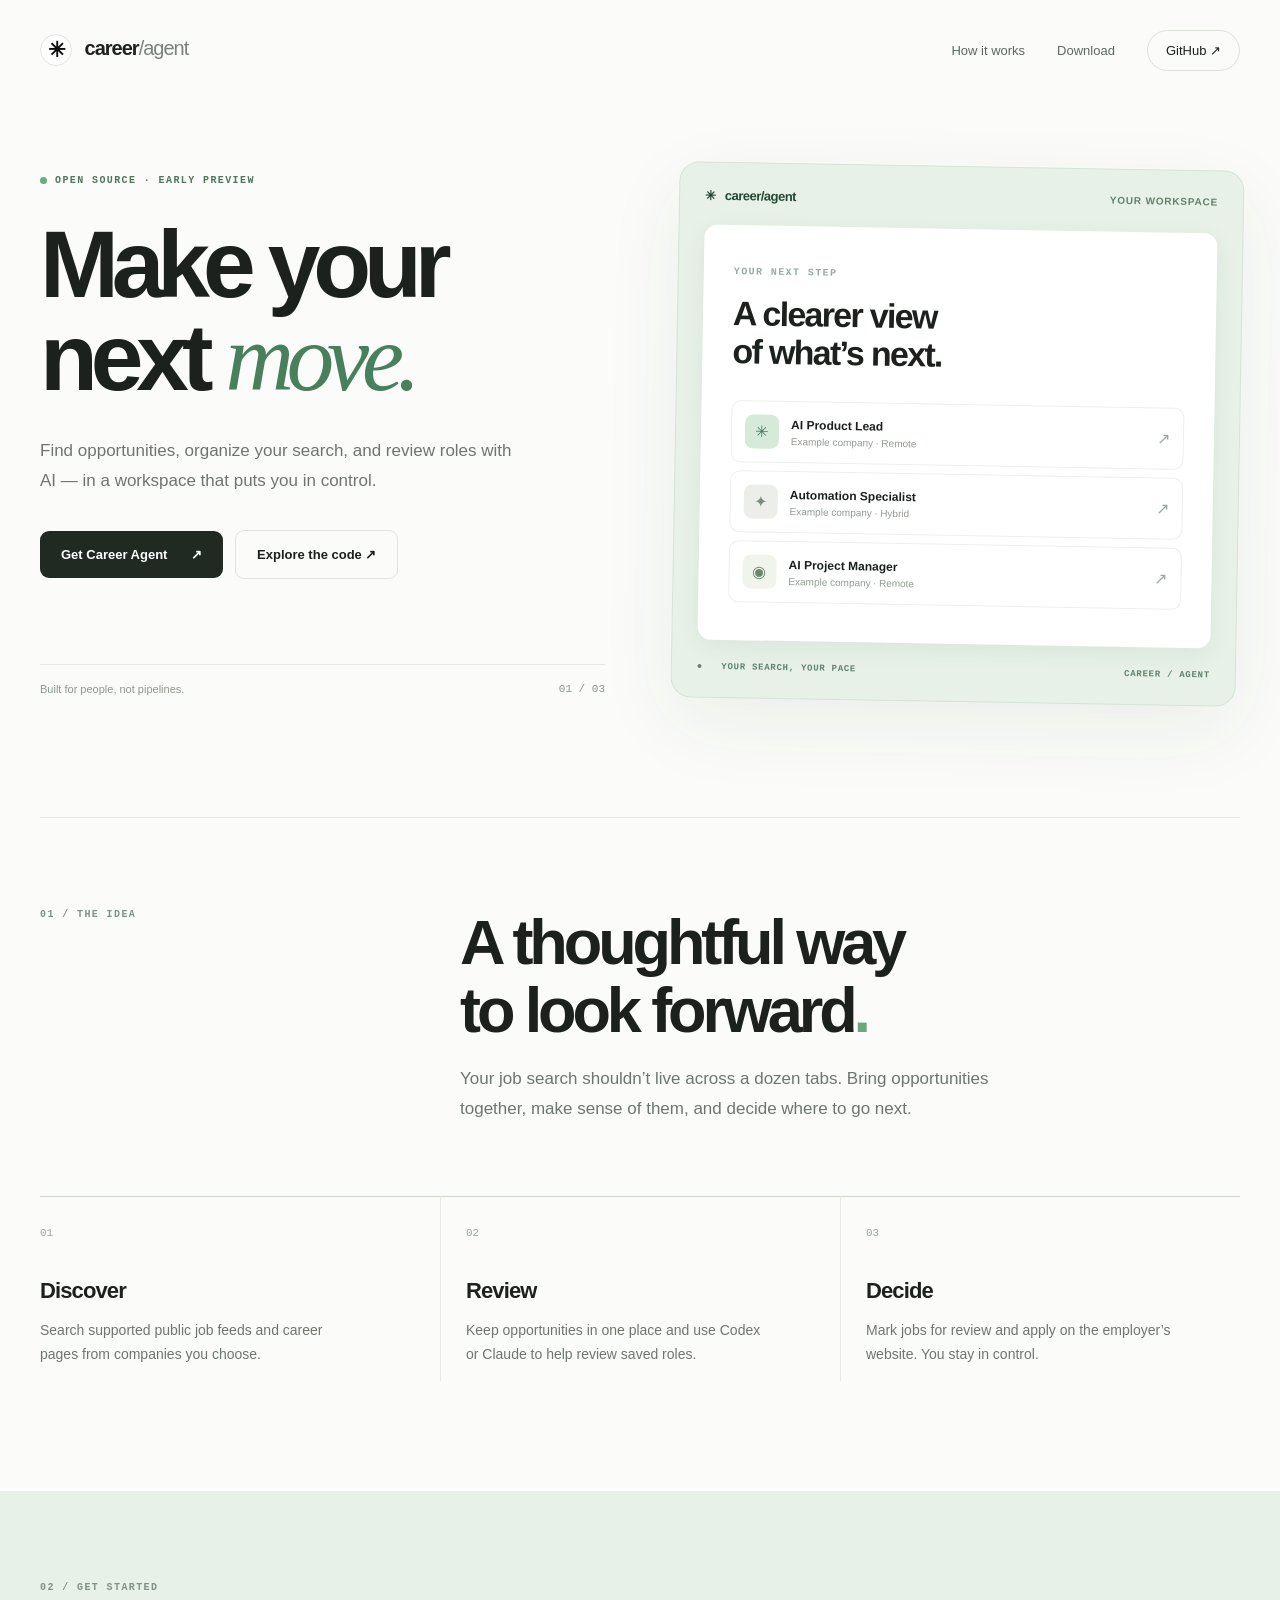
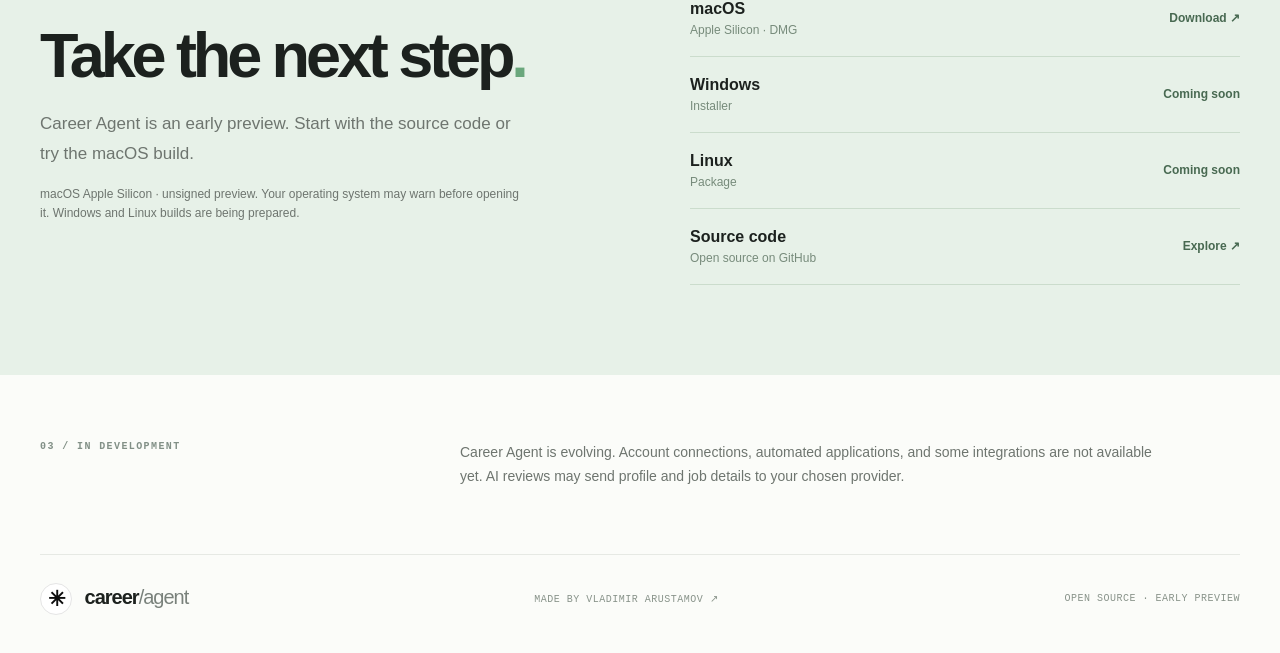
==== landing/index.html @ 9609e364 "Add Career Agent desktop preview and source" ====
<!doctype html>
<html lang="en"><head><meta charset="utf-8"><meta name="viewport" content="width=device-width, initial-scale=1"><meta name="description" content="Career Agent is an open-source workspace for finding and reviewing jobs with AI."><title>Career Agent — Make your next move.</title><link rel="icon" href="favicon.svg" type="image/svg+xml"><link rel="stylesheet" href="style.css"></head>
<body><header class="nav wrap"><a class="brand" href="./"><span class="symbol">✳</span> career<span>/agent</span></a><nav><a href="#how">How it works</a><a href="#downloads">Download</a><a class="github" href="https://github.com/varustamov/career_agent">GitHub ↗</a></nav></header>
<main><section class="hero wrap"><div class="hero-copy"><div class="eyebrow"><span class="dot"></span> OPEN SOURCE · EARLY PREVIEW</div><h1>Make your<br>next <em>move.</em></h1><p>Find opportunities, organize your search, and review roles with AI — in a workspace that puts you in control.</p><div class="actions"><a class="button primary" href="#downloads">Get Career Agent <span>↗</span></a><a class="button secondary" href="https://github.com/varustamov/career_agent">Explore the code ↗</a></div><div class="hero-note">Built for people, not pipelines. <span>01 / 03</span></div></div><div class="visual" aria-label="Illustration of a job search workspace"><div class="visual-top"><span>✳ &nbsp; career/agent</span><span>YOUR WORKSPACE</span></div><div class="visual-body"><p class="tiny">YOUR NEXT STEP</p><h2>A clearer view<br>of what’s next.</h2><div class="sample"><div class="sample-mark">✳</div><div><strong>AI Product Lead</strong><small>Example company · Remote</small></div><span>↗</span></div><div class="sample"><div class="sample-mark muted">✦</div><div><strong>Automation Specialist</strong><small>Example company · Hybrid</small></div><span>↗</span></div><div class="sample"><div class="sample-mark light">◉</div><div><strong>AI Project Manager</strong><small>Example company · Remote</small></div><span>↗</span></div></div><div class="visual-foot"><span>● &nbsp; YOUR SEARCH, YOUR PACE</span><span>CAREER / AGENT</span></div></div></section>
<section class="intro wrap" id="how"><div class="section-label">01 / THE IDEA</div><div><h2>A thoughtful way<br>to look forward<span>.</span></h2><p>Your job search shouldn’t live across a dozen tabs. Bring opportunities together, make sense of them, and decide where to go next.</p></div></section>
<section class="features wrap"><article><span>01</span><h3>Discover</h3><p>Search supported public job feeds and career pages from companies you choose.</p></article><article><span>02</span><h3>Review</h3><p>Keep opportunities in one place and use Codex or Claude to help review saved roles.</p></article><article><span>03</span><h3>Decide</h3><p>Mark jobs for review and apply on the employer’s website. You stay in control.</p></article></section>
<section id="downloads" class="download"><div class="wrap download-grid"><div><div class="section-label">02 / GET STARTED</div><h2>Take the next step<span>.</span></h2><p>Career Agent is an early preview. Start with the source code or try the macOS build.</p><p class="fine">macOS Apple Silicon · unsigned preview. Your operating system may warn before opening it. Windows and Linux builds are being prepared.</p></div><div class="download-list"><a href="downloads/Career-Agent-macOS-arm64.dmg"><span><strong>macOS</strong><small>Apple Silicon · DMG</small></span><b>Download ↗</b></a><div><span><strong>Windows</strong><small>Installer</small></span><b>Coming soon</b></div><div><span><strong>Linux</strong><small>Package</small></span><b>Coming soon</b></div><a href="https://github.com/varustamov/career_agent"><span><strong>Source code</strong><small>Open source on GitHub</small></span><b>Explore ↗</b></a></div></div></section>
<section class="wrap honest"><div class="section-label">03 / IN DEVELOPMENT</div><p>Career Agent is evolving. Account connections, automated applications, and some integrations are not available yet. AI reviews may send profile and job details to your chosen provider.</p></section></main><footer class="wrap"><a class="brand" href="./"><span class="symbol">✳</span> career<span>/agent</span></a><span>MADE BY <a href="https://vladimirarustamov.online/">VLADIMIR ARUSTAMOV ↗</a></span><span>OPEN SOURCE · EARLY PREVIEW</span></footer></body></html>
---- landing/style.css ----
:root{color-scheme:light;--ink:#1c211e;--muted:#6e756f;--line:#e6e9e4;--accent:#a5d7b7;--paper:#fbfcf9}*{box-sizing:border-box}html{scroll-behavior:smooth}body{margin:0;background:var(--paper);color:var(--ink);font-family:-apple-system,BlinkMacSystemFont,"Segoe UI",sans-serif}a{color:inherit;text-decoration:none}.wrap{width:min(1200px,calc(100% - 80px));margin:auto}.nav{height:100px;display:flex;align-items:center;justify-content:space-between}.brand{font-size:20px;font-weight:750;letter-spacing:-.05em}.brand span:not(.symbol){font-weight:450;color:#79817b}.symbol{display:inline-grid;place-items:center;width:32px;height:32px;margin-right:8px;border:1px solid #e5e5e5;border-radius:50%;background:white;color:#0d0d0d;font-size:21px;vertical-align:middle}.nav nav{display:flex;align-items:center;gap:32px;font-size:13px;color:#5d665f}.nav .github{color:var(--ink);border:1px solid #dce2da;border-radius:99px;padding:12px 18px}.hero{display:grid;grid-template-columns:1fr 1fr;align-items:center;gap:70px;padding:66px 0 115px}.eyebrow,.section-label,.tiny{font:600 10px/1.4 ui-monospace,monospace;letter-spacing:.14em}.eyebrow{display:flex;align-items:center;gap:8px;color:#4e765d}.dot{width:7px;height:7px;background:#65ae80;border-radius:50%}h1{font-size:clamp(64px,7.4vw,105px);line-height:.99;letter-spacing:-.075em;font-weight:550;margin:30px 0}h1 em{font-family:Georgia,serif;font-weight:400;color:#487f5c}.hero-copy>p,.intro p,.download p{font-size:17px;line-height:1.75;color:var(--muted);max-width:480px}.actions{display:flex;align-items:center;gap:12px;margin-top:34px;flex-wrap:wrap}.button{padding:16px 21px;border-radius:9px;font-size:13px;font-weight:600}.button.primary{background:#202a23;color:white}.button.primary span{margin-left:20px}.button.secondary{border:1px solid #dfe4dd}.hero-note{display:flex;justify-content:space-between;margin-top:85px;border-top:1px solid var(--line);padding-top:18px;font-size:11px;color:#8c968d}.hero-note span{font-family:monospace}.visual{background:#e7f1e8;border:1px solid #d5e4d7;border-radius:20px;padding:25px;box-shadow:0 25px 80px #233c2612;transform:rotate(1deg)}.visual-top,.visual-foot{display:flex;justify-content:space-between;font-size:10px;font-weight:700;letter-spacing:.08em;color:#65806b}.visual-top span:first-child{font-size:13px;letter-spacing:-.04em;color:#244832}.visual-body{background:#fff;border-radius:13px;margin:22px 0;padding:30px;box-shadow:0 7px 24px #233c2610}.tiny{color:#9aaba0}.visual h2{font-size:34px;letter-spacing:-.05em;line-height:1.12;margin:15px 0 30px}.sample{border:1px solid #eef0ec;border-radius:10px;padding:13px;margin:8px 0;display:flex;align-items:center;gap:12px}.sample-mark{display:grid;place-items:center;width:34px;height:34px;background:#d6ead9;border-radius:8px;color:#477b58}.sample-mark.muted{background:#eceeea;color:#7d8e7d}.sample-mark.light{background:#eff5ed;color:#69896f}.sample strong,.sample small{display:block}.sample strong{font-size:12px}.sample small{font-size:10px;color:#929c93;margin-top:4px}.sample>span{margin-left:auto;color:#9da9a0}.visual-foot{font-family:monospace;font-size:9px}.intro{border-top:1px solid var(--line);padding:90px 0 55px;display:grid;grid-template-columns:1fr 2fr;gap:30px}.section-label{color:#829087}.intro h2,.download h2{font-size:clamp(40px,5vw,63px);line-height:1.08;letter-spacing:-.065em;font-weight:550;margin:0 0 20px}.intro h2 span,.download h2 span{color:#6aa77c}.intro p{max-width:590px}.features{display:grid;grid-template-columns:repeat(3,1fr);padding-bottom:110px}.features article{padding:25px 35px 0 0;border-top:1px solid #ced8ce}.features article+article{padding-left:25px;border-left:1px solid var(--line)}.features article span{font:11px monospace;color:#99a69b}.features h3{font-size:22px;letter-spacing:-.04em;margin:38px 0 10px}.features p,.honest p{font-size:14px;line-height:1.75;color:var(--muted);max-width:310px}.download{background:#e7f1e8;padding:90px 0}.download-grid{display:grid;grid-template-columns:1fr 1fr;gap:100px}.download h2{margin-top:26px}.download .fine{font-size:12px;line-height:1.6}.download-list>div,.download-list>a{display:flex;align-items:center;justify-content:space-between;border-bottom:1px solid #cbdccc;padding:19px 0}.download-list strong,.download-list small{display:block}.download-list strong{font-size:16px}.download-list small{font-size:12px;color:#778b7b;margin-top:5px}.download-list b{font-size:12px;color:#486951}.honest{display:grid;grid-template-columns:1fr 2fr;gap:30px;padding:65px 0}.honest p{max-width:700px;margin:0}footer{border-top:1px solid var(--line);padding:28px 0 38px;display:flex;align-items:center;justify-content:space-between;gap:20px;color:#88938a;font:10px monospace;letter-spacing:.05em}footer .brand{color:var(--ink);font-family:-apple-system,BlinkMacSystemFont,"Segoe UI",sans-serif}footer a:hover,.nav a:hover{opacity:.7}@media(max-width:800px){.wrap{width:calc(100% - 40px)}.nav{height:76px}.nav nav a:not(.github){display:none}.hero{grid-template-columns:1fr;gap:45px;padding:50px 0 70px}.hero-note{margin-top:50px}.visual{transform:none}.intro,.honest{grid-template-columns:1fr;gap:24px}.features{grid-template-columns:1fr;padding-bottom:65px}.features article,.features article+article{padding:22px 0;border-left:0}.features h3{margin:20px 0 10px}.download-grid{grid-template-columns:1fr;gap:30px}.download{padding:65px 0}footer{flex-wrap:wrap}}
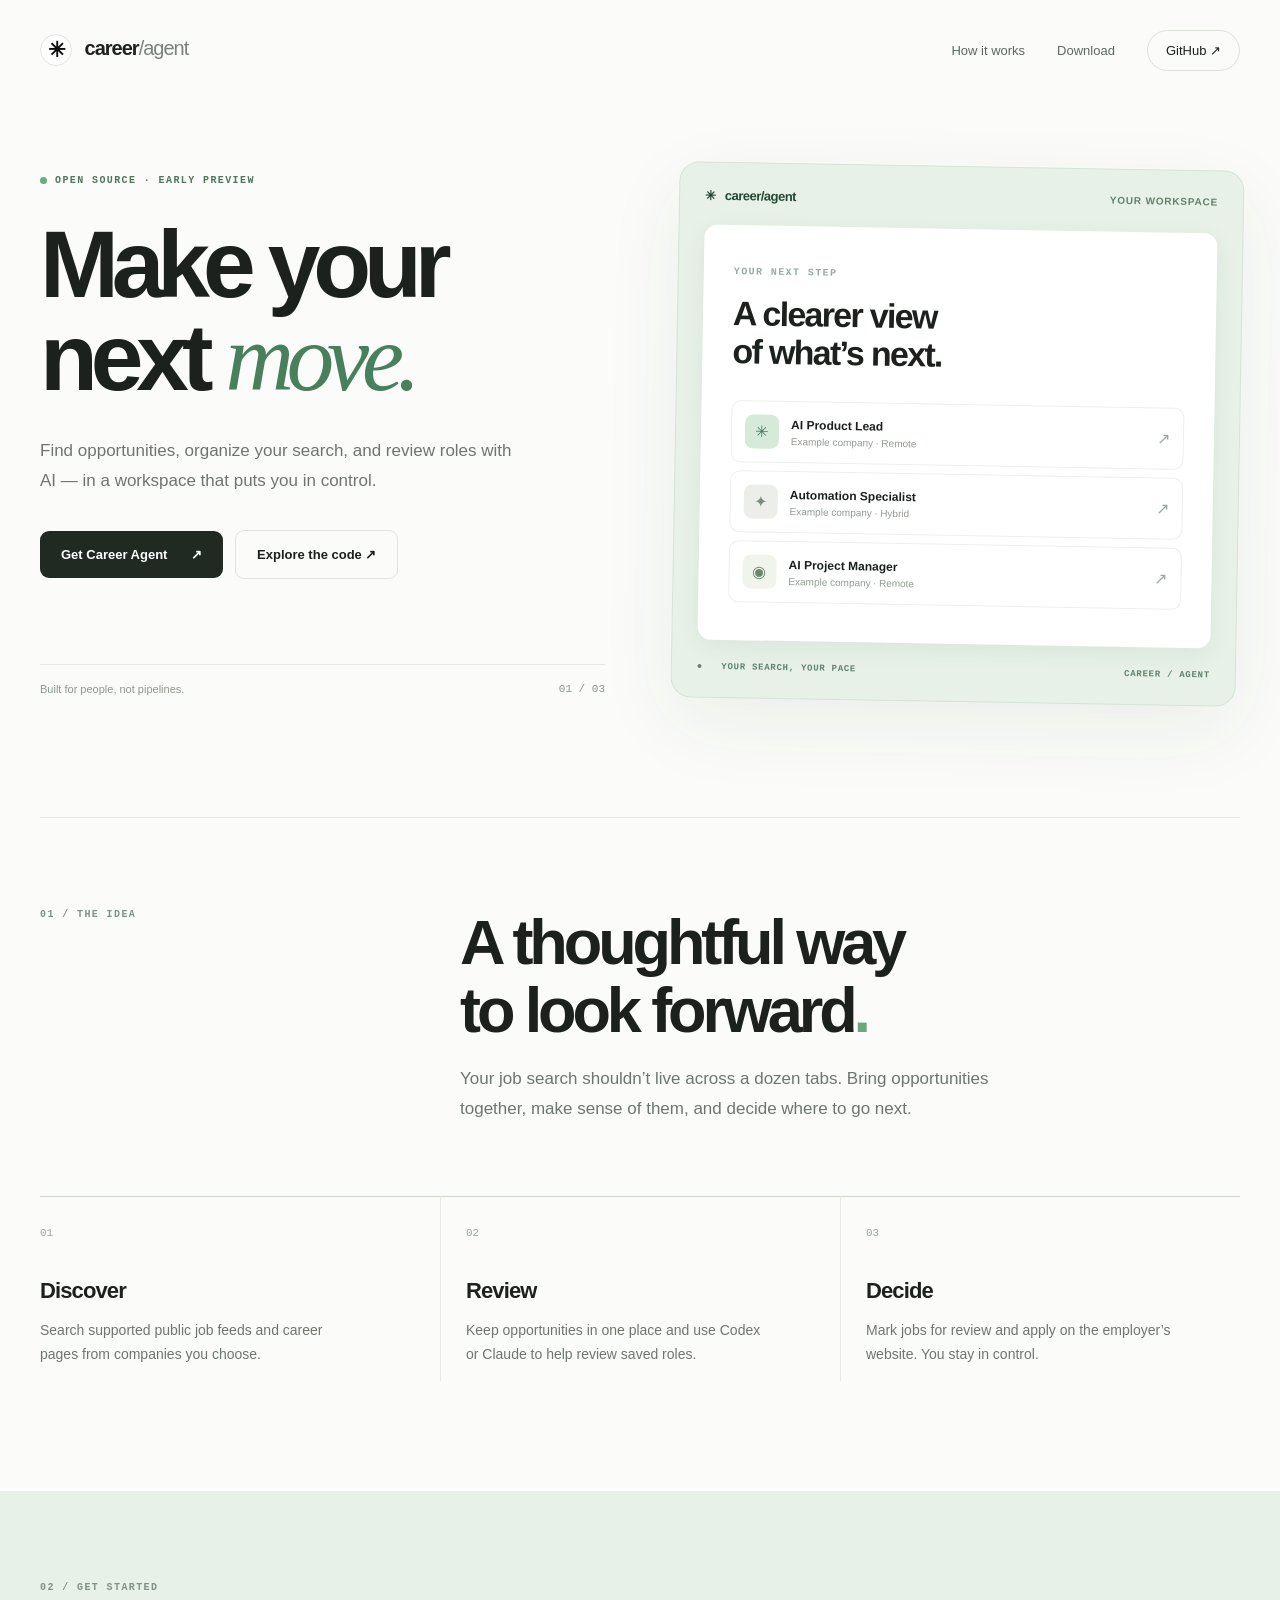
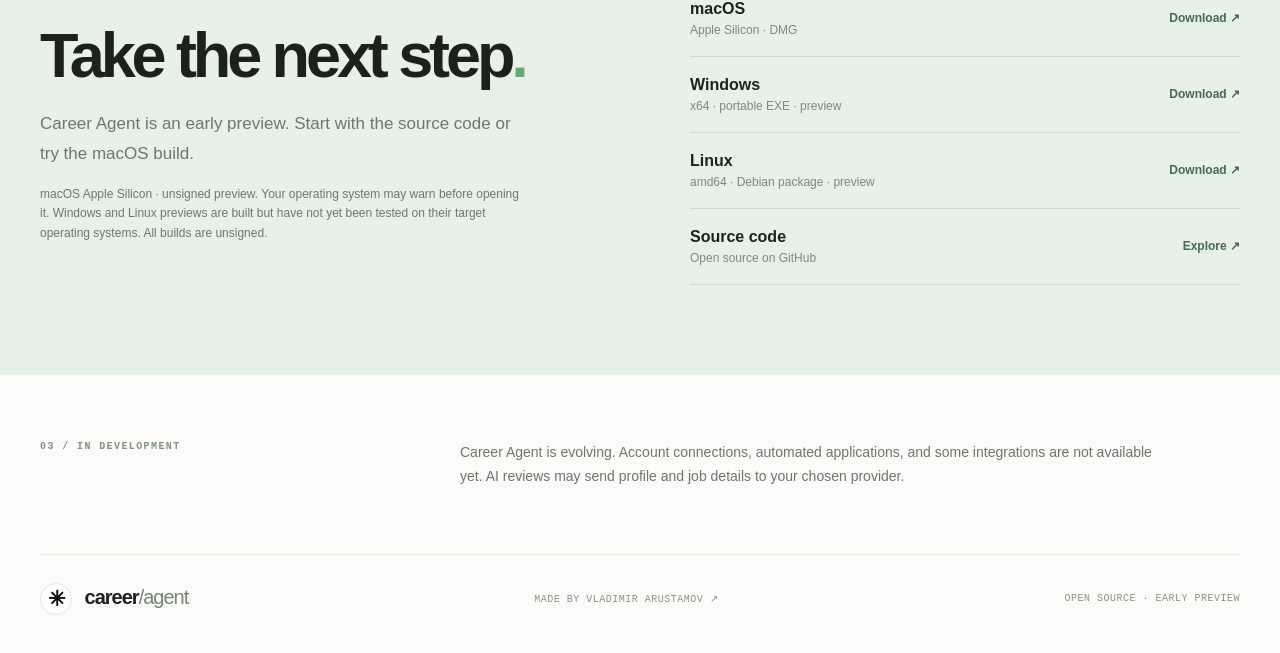
==== commit 9d5101bc: "Add desktop preview download links" ====
--- a/landing/index.html
+++ b/landing/index.html
@@ -4,5 +4,5 @@
 <main><section class="hero wrap"><div class="hero-copy"><div class="eyebrow"><span class="dot"></span> OPEN SOURCE · EARLY PREVIEW</div><h1>Make your<br>next <em>move.</em></h1><p>Find opportunities, organize your search, and review roles with AI — in a workspace that puts you in control.</p><div class="actions"><a class="button primary" href="#downloads">Get Career Agent <span>↗</span></a><a class="button secondary" href="https://github.com/varustamov/career_agent">Explore the code ↗</a></div><div class="hero-note">Built for people, not pipelines. <span>01 / 03</span></div></div><div class="visual" aria-label="Illustration of a job search workspace"><div class="visual-top"><span>✳ &nbsp; career/agent</span><span>YOUR WORKSPACE</span></div><div class="visual-body"><p class="tiny">YOUR NEXT STEP</p><h2>A clearer view<br>of what’s next.</h2><div class="sample"><div class="sample-mark">✳</div><div><strong>AI Product Lead</strong><small>Example company · Remote</small></div><span>↗</span></div><div class="sample"><div class="sample-mark muted">✦</div><div><strong>Automation Specialist</strong><small>Example company · Hybrid</small></div><span>↗</span></div><div class="sample"><div class="sample-mark light">◉</div><div><strong>AI Project Manager</strong><small>Example company · Remote</small></div><span>↗</span></div></div><div class="visual-foot"><span>● &nbsp; YOUR SEARCH, YOUR PACE</span><span>CAREER / AGENT</span></div></div></section>
 <section class="intro wrap" id="how"><div class="section-label">01 / THE IDEA</div><div><h2>A thoughtful way<br>to look forward<span>.</span></h2><p>Your job search shouldn’t live across a dozen tabs. Bring opportunities together, make sense of them, and decide where to go next.</p></div></section>
 <section class="features wrap"><article><span>01</span><h3>Discover</h3><p>Search supported public job feeds and career pages from companies you choose.</p></article><article><span>02</span><h3>Review</h3><p>Keep opportunities in one place and use Codex or Claude to help review saved roles.</p></article><article><span>03</span><h3>Decide</h3><p>Mark jobs for review and apply on the employer’s website. You stay in control.</p></article></section>
-<section id="downloads" class="download"><div class="wrap download-grid"><div><div class="section-label">02 / GET STARTED</div><h2>Take the next step<span>.</span></h2><p>Career Agent is an early preview. Start with the source code or try the macOS build.</p><p class="fine">macOS Apple Silicon · unsigned preview. Your operating system may warn before opening it. Windows and Linux builds are being prepared.</p></div><div class="download-list"><a href="downloads/Career-Agent-macOS-arm64.dmg"><span><strong>macOS</strong><small>Apple Silicon · DMG</small></span><b>Download ↗</b></a><div><span><strong>Windows</strong><small>Installer</small></span><b>Coming soon</b></div><div><span><strong>Linux</strong><small>Package</small></span><b>Coming soon</b></div><a href="https://github.com/varustamov/career_agent"><span><strong>Source code</strong><small>Open source on GitHub</small></span><b>Explore ↗</b></a></div></div></section>
+<section id="downloads" class="download"><div class="wrap download-grid"><div><div class="section-label">02 / GET STARTED</div><h2>Take the next step<span>.</span></h2><p>Career Agent is an early preview. Start with the source code or try the macOS build.</p><p class="fine">macOS Apple Silicon · unsigned preview. Your operating system may warn before opening it. Windows and Linux previews are built but have not yet been tested on their target operating systems. All builds are unsigned.</p></div><div class="download-list"><a href="downloads/Career-Agent-macOS-arm64.dmg"><span><strong>macOS</strong><small>Apple Silicon · DMG</small></span><b>Download ↗</b></a><a href="downloads/Career-Agent-Windows-x64.exe"><span><strong>Windows</strong><small>x64 · portable EXE · preview</small></span><b>Download ↗</b></a><a href="downloads/career-agent-linux-amd64.deb"><span><strong>Linux</strong><small>amd64 · Debian package · preview</small></span><b>Download ↗</b></a><a href="https://github.com/varustamov/career_agent"><span><strong>Source code</strong><small>Open source on GitHub</small></span><b>Explore ↗</b></a></div></div></section>
 <section class="wrap honest"><div class="section-label">03 / IN DEVELOPMENT</div><p>Career Agent is evolving. Account connections, automated applications, and some integrations are not available yet. AI reviews may send profile and job details to your chosen provider.</p></section></main><footer class="wrap"><a class="brand" href="./"><span class="symbol">✳</span> career<span>/agent</span></a><span>MADE BY <a href="https://vladimirarustamov.online/">VLADIMIR ARUSTAMOV ↗</a></span><span>OPEN SOURCE · EARLY PREVIEW</span></footer></body></html>
